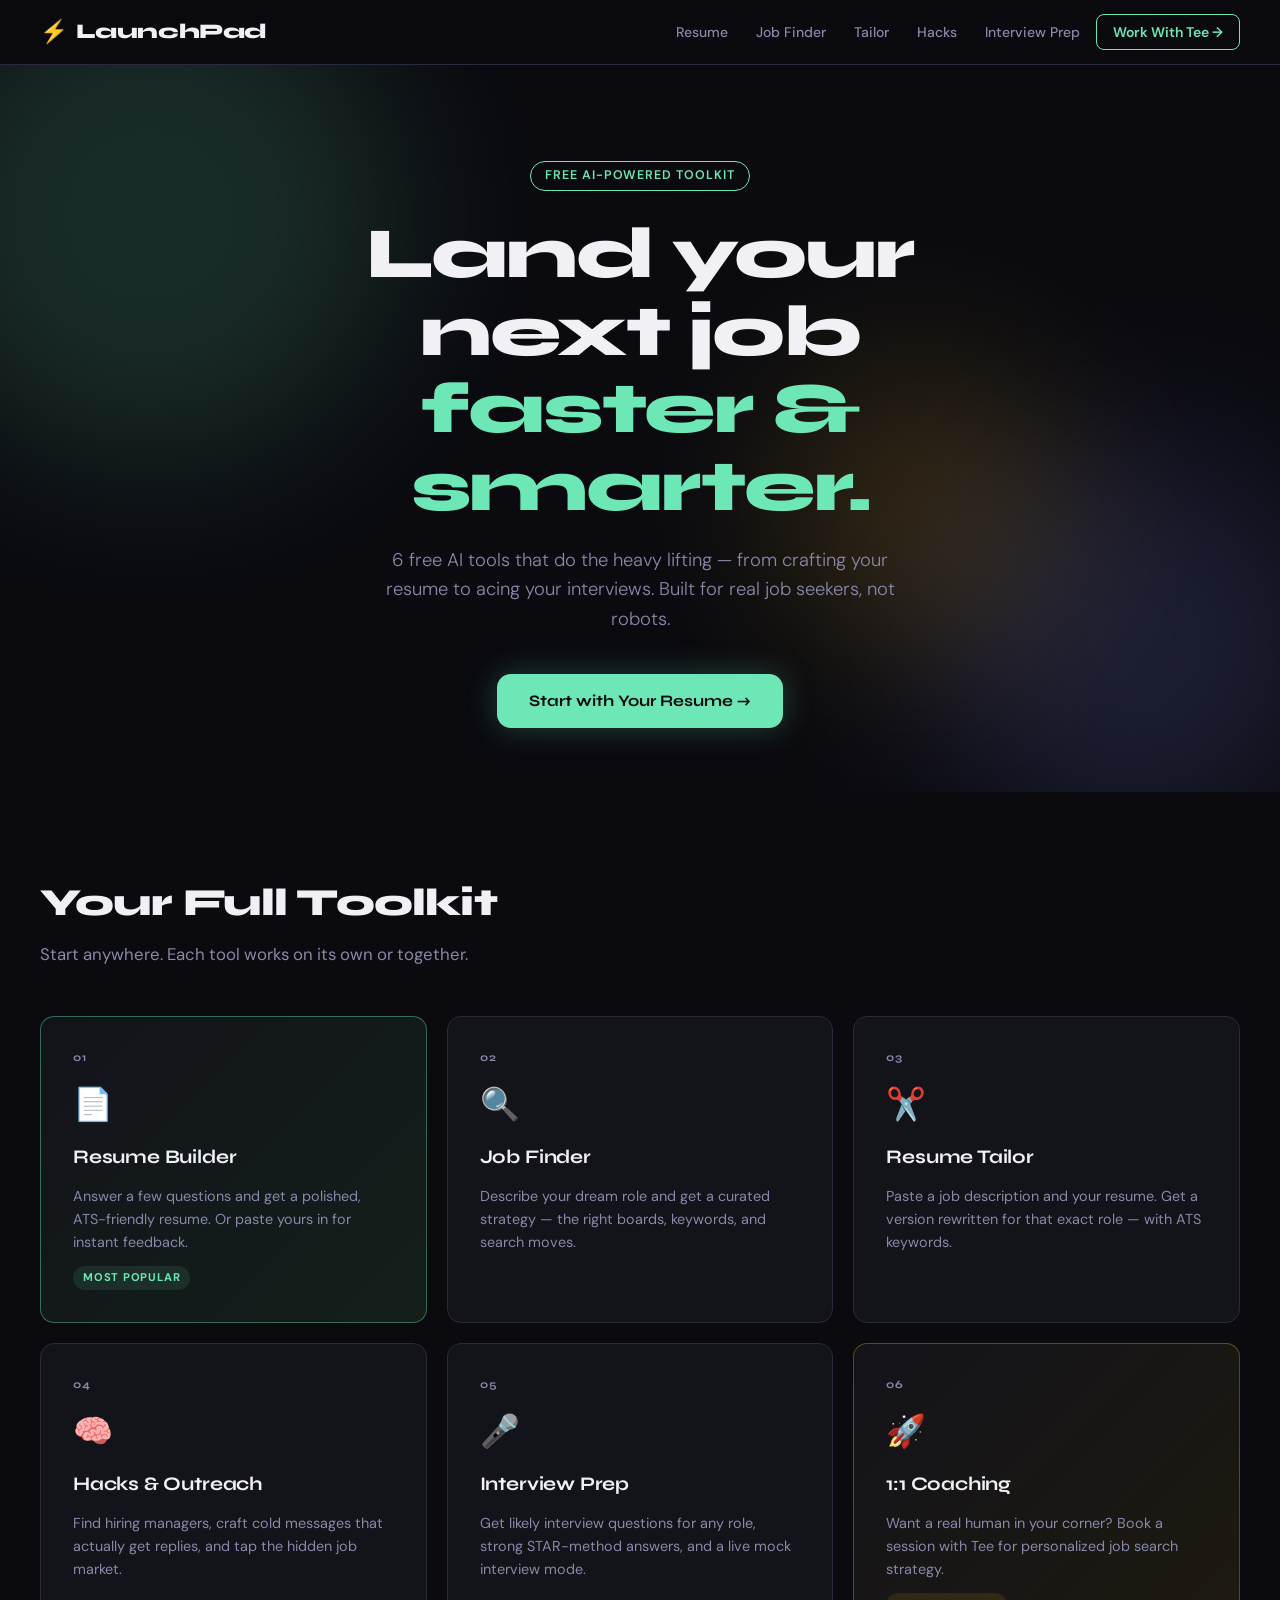
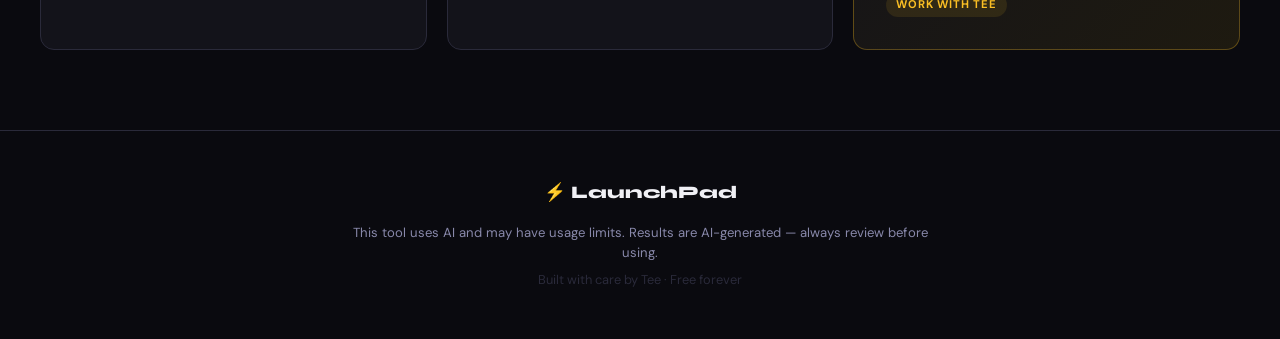
==== index.html @ 960419be "Phase 1: homepage scaffold and shared styles" ====
<!DOCTYPE html>
<html lang="en">
<head>
  <meta charset="UTF-8" />
  <meta name="viewport" content="width=device-width, initial-scale=1.0"/>
  <title>LaunchPad — AI Job Search Toolkit</title>
  <link rel="stylesheet" href="style.css" />
  <link rel="preconnect" href="https://fonts.googleapis.com">
  <link href="https://fonts.googleapis.com/css2?family=Syne:wght@400;600;700;800&family=DM+Sans:wght@300;400;500&display=swap" rel="stylesheet">
</head>
<body>

  <!-- ═══════════════════════════════════════════ HEADER -->
  <header class="site-header">
    <div class="header-inner">
      <div class="logo">
        <span class="logo-icon">⚡</span>
        <span class="logo-text">LaunchPad</span>
      </div>
      <nav class="main-nav">
        <a href="resume-builder.html">Resume</a>
        <a href="job-finder.html">Job Finder</a>
        <a href="tailor.html">Tailor</a>
        <a href="hacks.html">Hacks</a>
        <a href="interview-prep.html">Interview Prep</a>
        <a href="coaching.html" class="nav-cta">Work With Tee →</a>
      </nav>
    </div>
  </header>

  <!-- ═══════════════════════════════════════════ HERO -->
  <section class="hero">
    <div class="hero-inner">
      <div class="hero-badge">Free AI-Powered Toolkit</div>
      <h1 class="hero-title">
        Land your next job<br/>
        <span class="hero-accent">faster & smarter.</span>
      </h1>
      <p class="hero-sub">
        6 free AI tools that do the heavy lifting — from crafting your resume to acing your interviews. Built for real job seekers, not robots.
      </p>
      <a href="resume-builder.html" class="btn-primary">Start with Your Resume →</a>
    </div>
    <div class="hero-graphic">
      <div class="orb orb-1"></div>
      <div class="orb orb-2"></div>
      <div class="orb orb-3"></div>
    </div>
  </section>

  <!-- ═══════════════════════════════════════════ TOOLS GRID -->
  <section class="tools-section">
    <div class="tools-inner">
      <h2 class="section-title">Your Full Toolkit</h2>
      <p class="section-sub">Start anywhere. Each tool works on its own or together.</p>

      <div class="tools-grid">

        <a href="resume-builder.html" class="tool-card tool-card--featured">
          <div class="tool-number">01</div>
          <div class="tool-icon">📄</div>
          <h3>Resume Builder</h3>
          <p>Answer a few questions and get a polished, ATS-friendly resume. Or paste yours in for instant feedback.</p>
          <span class="tool-tag">Most Popular</span>
        </a>

        <a href="job-finder.html" class="tool-card">
          <div class="tool-number">02</div>
          <div class="tool-icon">🔍</div>
          <h3>Job Finder</h3>
          <p>Describe your dream role and get a curated strategy — the right boards, keywords, and search moves.</p>
        </a>

        <a href="tailor.html" class="tool-card">
          <div class="tool-number">03</div>
          <div class="tool-icon">✂️</div>
          <h3>Resume Tailor</h3>
          <p>Paste a job description and your resume. Get a version rewritten for that exact role — with ATS keywords.</p>
        </a>

        <a href="hacks.html" class="tool-card">
          <div class="tool-number">04</div>
          <div class="tool-icon">🧠</div>
          <h3>Hacks & Outreach</h3>
          <p>Find hiring managers, craft cold messages that actually get replies, and tap the hidden job market.</p>
        </a>

        <a href="interview-prep.html" class="tool-card">
          <div class="tool-number">05</div>
          <div class="tool-icon">🎤</div>
          <h3>Interview Prep</h3>
          <p>Get likely interview questions for any role, strong STAR-method answers, and a live mock interview mode.</p>
        </a>

        <a href="coaching.html" class="tool-card tool-card--coaching">
          <div class="tool-number">06</div>
          <div class="tool-icon">🚀</div>
          <h3>1:1 Coaching</h3>
          <p>Want a real human in your corner? Book a session with Tee for personalized job search strategy.</p>
          <span class="tool-tag tool-tag--gold">Work With Tee</span>
        </a>

      </div>
    </div>
  </section>

  <!-- ═══════════════════════════════════════════ FOOTER -->
  <footer class="site-footer">
    <div class="footer-inner">
      <div class="footer-logo">⚡ LaunchPad</div>
      <p class="footer-note">
        This tool uses AI and may have usage limits. Results are AI-generated — always review before using.
      </p>
      <p class="footer-copy">Built with care by Tee · Free forever</p>
    </div>
  </footer>

</body>
</html>
---- style.css ----
/* ═══════════════════════════════════════════════
   LaunchPad — Shared Styles
   All 6 tool pages import this file
   ═══════════════════════════════════════════════ */

/* --- DESIGN TOKENS (change these to rebrand the whole site) --- */
:root {
  --bg:           #0a0a0f;
  --bg-card:      #13131a;
  --bg-card-hover:#1a1a25;
  --border:       #2a2a3a;
  --accent:       #6ee7b7;   /* teal-green — the "spark" color */
  --accent-gold:  #fbbf24;
  --text-primary: #f0f0f5;
  --text-muted:   #8888aa;
  --font-display: 'Syne', sans-serif;
  --font-body:    'DM Sans', sans-serif;
  --radius:       14px;
  --transition:   0.2s ease;
}

/* --- RESET & BASE --- */
*, *::before, *::after { box-sizing: border-box; margin: 0; padding: 0; }

html { scroll-behavior: smooth; }

body {
  background: var(--bg);
  color: var(--text-primary);
  font-family: var(--font-body);
  font-size: 16px;
  line-height: 1.6;
  min-height: 100vh;
  overflow-x: hidden;
}

a { color: inherit; text-decoration: none; }
img { max-width: 100%; }

/* --- HEADER --- */
.site-header {
  position: sticky;
  top: 0;
  z-index: 100;
  background: rgba(10, 10, 15, 0.85);
  backdrop-filter: blur(12px);
  border-bottom: 1px solid var(--border);
  padding: 0 2rem;
}

.header-inner {
  max-width: 1200px;
  margin: 0 auto;
  display: flex;
  align-items: center;
  justify-content: space-between;
  height: 64px;
}

.logo {
  display: flex;
  align-items: center;
  gap: 8px;
  font-family: var(--font-display);
  font-size: 1.3rem;
  font-weight: 800;
  letter-spacing: -0.02em;
}

.logo-icon { font-size: 1.4rem; }

.main-nav {
  display: flex;
  align-items: center;
  gap: 0.25rem;
}

.main-nav a {
  font-size: 0.875rem;
  font-weight: 500;
  color: var(--text-muted);
  padding: 6px 12px;
  border-radius: 8px;
  transition: color var(--transition), background var(--transition);
}

.main-nav a:hover {
  color: var(--text-primary);
  background: var(--bg-card);
}

.nav-cta {
  color: var(--accent) !important;
  border: 1px solid var(--accent) !important;
  padding: 6px 16px !important;
  border-radius: 8px !important;
  font-weight: 600 !important;
}

.nav-cta:hover {
  background: var(--accent) !important;
  color: var(--bg) !important;
}

/* --- HERO --- */
.hero {
  position: relative;
  min-height: 80vh;
  display: flex;
  align-items: center;
  padding: 6rem 2rem 4rem;
  overflow: hidden;
}

.hero-inner {
  max-width: 700px;
  margin: 0 auto;
  text-align: center;
  position: relative;
  z-index: 2;
  animation: fadeUp 0.7s ease both;
}

@keyframes fadeUp {
  from { opacity: 0; transform: translateY(24px); }
  to   { opacity: 1; transform: translateY(0); }
}

.hero-badge {
  display: inline-block;
  font-size: 0.78rem;
  font-weight: 600;
  letter-spacing: 0.08em;
  text-transform: uppercase;
  color: var(--accent);
  border: 1px solid var(--accent);
  padding: 4px 14px;
  border-radius: 100px;
  margin-bottom: 1.5rem;
}

.hero-title {
  font-family: var(--font-display);
  font-size: clamp(2.5rem, 6vw, 4.5rem);
  font-weight: 800;
  line-height: 1.08;
  letter-spacing: -0.03em;
  margin-bottom: 1.25rem;
}

.hero-accent {
  color: var(--accent);
}

.hero-sub {
  font-size: 1.15rem;
  color: var(--text-muted);
  max-width: 540px;
  margin: 0 auto 2.5rem;
  font-weight: 300;
}

.btn-primary {
  display: inline-block;
  background: var(--accent);
  color: var(--bg);
  font-family: var(--font-display);
  font-size: 1rem;
  font-weight: 700;
  padding: 14px 32px;
  border-radius: var(--radius);
  transition: transform var(--transition), box-shadow var(--transition);
  box-shadow: 0 0 32px rgba(110, 231, 183, 0.25);
}

.btn-primary:hover {
  transform: translateY(-2px);
  box-shadow: 0 0 48px rgba(110, 231, 183, 0.4);
}

/* Animated background orbs */
.hero-graphic {
  position: absolute;
  inset: 0;
  z-index: 1;
  pointer-events: none;
}

.orb {
  position: absolute;
  border-radius: 50%;
  filter: blur(80px);
  opacity: 0.15;
  animation: drift 8s ease-in-out infinite alternate;
}

.orb-1 {
  width: 500px; height: 500px;
  background: var(--accent);
  top: -100px; left: -100px;
}

.orb-2 {
  width: 400px; height: 400px;
  background: #818cf8;
  bottom: -50px; right: -50px;
  animation-delay: -3s;
}

.orb-3 {
  width: 300px; height: 300px;
  background: var(--accent-gold);
  top: 40%; left: 60%;
  animation-delay: -5s;
}

@keyframes drift {
  from { transform: translate(0, 0) scale(1); }
  to   { transform: translate(30px, 20px) scale(1.08); }
}

/* --- TOOLS SECTION --- */
.tools-section {
  padding: 5rem 2rem;
}

.tools-inner {
  max-width: 1200px;
  margin: 0 auto;
}

.section-title {
  font-family: var(--font-display);
  font-size: clamp(1.8rem, 3vw, 2.5rem);
  font-weight: 800;
  letter-spacing: -0.02em;
  margin-bottom: 0.5rem;
}

.section-sub {
  color: var(--text-muted);
  margin-bottom: 3rem;
  font-size: 1.05rem;
}

.tools-grid {
  display: grid;
  grid-template-columns: repeat(auto-fill, minmax(320px, 1fr));
  gap: 1.25rem;
}

/* --- TOOL CARD --- */
.tool-card {
  background: var(--bg-card);
  border: 1px solid var(--border);
  border-radius: var(--radius);
  padding: 2rem;
  display: flex;
  flex-direction: column;
  gap: 0.75rem;
  cursor: pointer;
  transition: border-color var(--transition),
              background var(--transition),
              transform var(--transition);
  position: relative;
  overflow: hidden;
}

.tool-card:hover {
  border-color: var(--accent);
  background: var(--bg-card-hover);
  transform: translateY(-3px);
}

.tool-card--featured {
  border-color: rgba(110, 231, 183, 0.4);
  background: linear-gradient(135deg, #13131a 0%, #13201a 100%);
}

.tool-card--coaching {
  border-color: rgba(251, 191, 36, 0.3);
  background: linear-gradient(135deg, #13131a 0%, #1e1a10 100%);
}

.tool-number {
  font-family: var(--font-display);
  font-size: 0.7rem;
  font-weight: 700;
  letter-spacing: 0.1em;
  color: var(--text-muted);
}

.tool-icon { font-size: 2rem; }

.tool-card h3 {
  font-family: var(--font-display);
  font-size: 1.2rem;
  font-weight: 700;
  letter-spacing: -0.01em;
}

.tool-card p {
  font-size: 0.9rem;
  color: var(--text-muted);
  line-height: 1.6;
  flex: 1;
}

.tool-tag {
  display: inline-block;
  font-size: 0.7rem;
  font-weight: 700;
  letter-spacing: 0.07em;
  text-transform: uppercase;
  color: var(--accent);
  background: rgba(110, 231, 183, 0.1);
  padding: 3px 10px;
  border-radius: 100px;
  align-self: flex-start;
}

.tool-tag--gold {
  color: var(--accent-gold);
  background: rgba(251, 191, 36, 0.1);
}

/* --- FOOTER --- */
.site-footer {
  border-top: 1px solid var(--border);
  padding: 3rem 2rem;
  text-align: center;
}

.footer-inner {
  max-width: 600px;
  margin: 0 auto;
}

.footer-logo {
  font-family: var(--font-display);
  font-size: 1.1rem;
  font-weight: 800;
  margin-bottom: 1rem;
}

.footer-note {
  font-size: 0.82rem;
  color: var(--text-muted);
  margin-bottom: 0.5rem;
  line-height: 1.5;
}

.footer-copy {
  font-size: 0.8rem;
  color: var(--border);
}

/* ═══════════════════════════════════════════════
   SHARED TOOL PAGE STYLES
   All 6 tool pages use these classes
   ═══════════════════════════════════════════════ */

.tool-page {
  min-height: 100vh;
  display: flex;
  flex-direction: column;
}

.tool-hero {
  padding: 4rem 2rem 2rem;
  text-align: center;
  border-bottom: 1px solid var(--border);
}

.tool-hero h1 {
  font-family: var(--font-display);
  font-size: clamp(1.8rem, 4vw, 3rem);
  font-weight: 800;
  letter-spacing: -0.02em;
  margin-bottom: 0.5rem;
}

.tool-hero p {
  color: var(--text-muted);
  max-width: 500px;
  margin: 0 auto;
  font-size: 1rem;
}

.tool-body {
  flex: 1;
  padding: 3rem 2rem;
  max-width: 860px;
  margin: 0 auto;
  width: 100%;
}

/* Chat / input panel shared styles */
.chat-panel {
  display: flex;
  flex-direction: column;
  gap: 1rem;
}

.chat-messages {
  background: var(--bg-card);
  border: 1px solid var(--border);
  border-radius: var(--radius);
  padding: 1.5rem;
  min-height: 300px;
  max-height: 480px;
  overflow-y: auto;
  display: flex;
  flex-direction: column;
  gap: 1rem;
}

.message {
  padding: 0.85rem 1.1rem;
  border-radius: 10px;
  font-size: 0.95rem;
  line-height: 1.6;
  max-width: 85%;
  white-space: pre-wrap;
}

.message--ai {
  background: rgba(110, 231, 183, 0.07);
  border: 1px solid rgba(110, 231, 183, 0.15);
  align-self: flex-start;
  color: var(--text-primary);
}

.message--user {
  background: var(--bg-card-hover);
  border: 1px solid var(--border);
  align-self: flex-end;
  color: var(--text-primary);
}

.message--loading {
  color: var(--text-muted);
  font-style: italic;
  align-self: flex-start;
}

.chat-input-row {
  display: flex;
  gap: 0.75rem;
  align-items: flex-end;
}

.chat-input {
  flex: 1;
  background: var(--bg-card);
  border: 1px solid var(--border);
  border-radius: var(--radius);
  padding: 0.9rem 1.1rem;
  color: var(--text-primary);
  font-family: var(--font-body);
  font-size: 0.95rem;
  resize: vertical;
  min-height: 54px;
  transition: border-color var(--transition);
}

.chat-input:focus {
  outline: none;
  border-color: var(--accent);
}

.chat-input::placeholder { color: var(--text-muted); }

.btn-send {
  background: var(--accent);
  color: var(--bg);
  font-family: var(--font-display);
  font-size: 0.95rem;
  font-weight: 700;
  padding: 12px 24px;
  border-radius: var(--radius);
  border: none;
  cursor: pointer;
  transition: transform var(--transition), opacity var(--transition);
  white-space: nowrap;
}

.btn-send:hover { transform: translateY(-1px); }
.btn-send:disabled { opacity: 0.5; cursor: not-allowed; transform: none; }

.btn-secondary {
  background: transparent;
  color: var(--text-muted);
  border: 1px solid var(--border);
  font-family: var(--font-body);
  font-size: 0.9rem;
  padding: 10px 20px;
  border-radius: var(--radius);
  cursor: pointer;
  transition: border-color var(--transition), color var(--transition);
}

.btn-secondary:hover {
  border-color: var(--text-muted);
  color: var(--text-primary);
}

textarea.big-input {
  width: 100%;
  background: var(--bg-card);
  border: 1px solid var(--border);
  border-radius: var(--radius);
  padding: 1rem 1.25rem;
  color: var(--text-primary);
  font-family: var(--font-body);
  font-size: 0.95rem;
  resize: vertical;
  min-height: 160px;
  transition: border-color var(--transition);
}

textarea.big-input:focus {
  outline: none;
  border-color: var(--accent);
}

textarea.big-input::placeholder { color: var(--text-muted); }

.output-box {
  background: var(--bg-card);
  border: 1px solid var(--border);
  border-radius: var(--radius);
  padding: 1.5rem;
  white-space: pre-wrap;
  font-size: 0.92rem;
  line-height: 1.7;
  color: var(--text-primary);
  min-height: 120px;
}

.label {
  font-size: 0.8rem;
  font-weight: 600;
  letter-spacing: 0.06em;
  text-transform: uppercase;
  color: var(--text-muted);
  margin-bottom: 0.5rem;
  display: block;
}

.disclaimer {
  font-size: 0.78rem;
  color: var(--text-muted);
  text-align: center;
  padding: 1rem;
  border-top: 1px solid var(--border);
  margin-top: 2rem;
}

/* --- MOBILE --- */
@media (max-width: 640px) {
  .main-nav a:not(.nav-cta) { display: none; }
  .tools-grid { grid-template-columns: 1fr; }
  .chat-input-row { flex-direction: column; }
  .btn-send { width: 100%; }
  .hero { min-height: 60vh; padding: 4rem 1.25rem 3rem; }
}
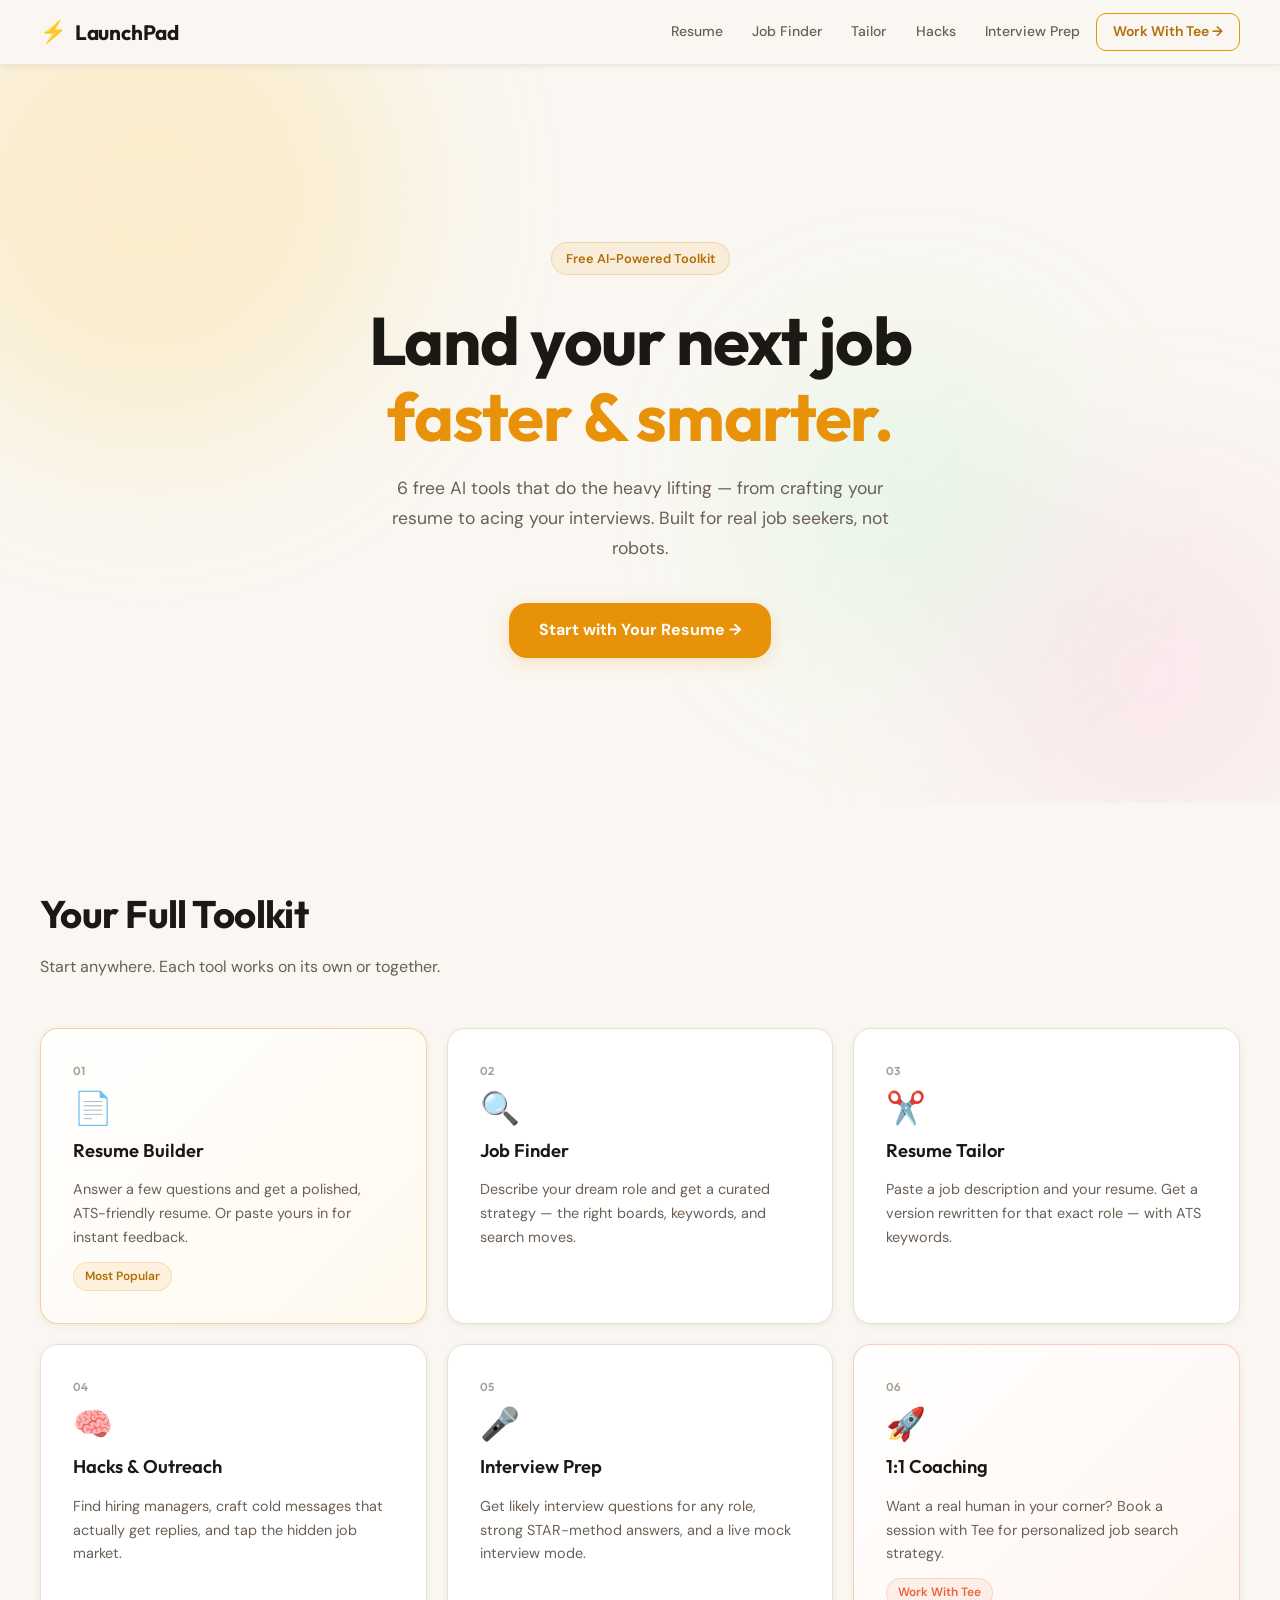
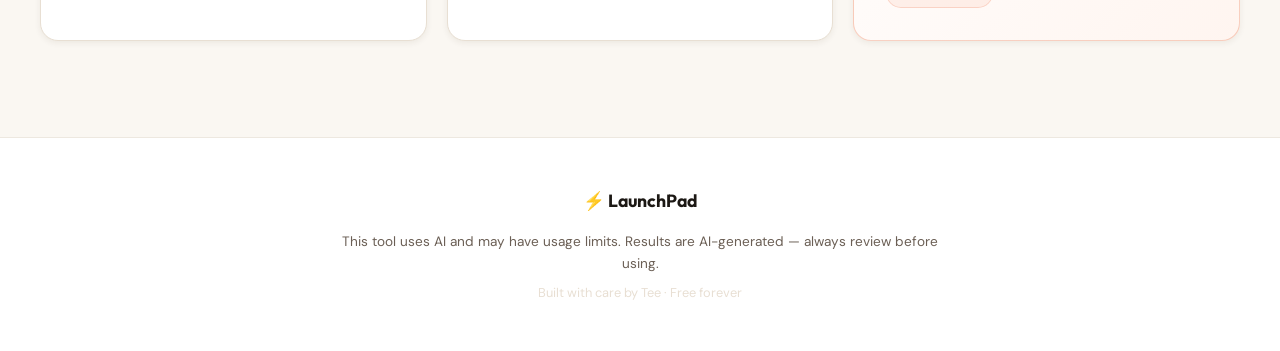
==== commit 0b054ed1: "Visual Updates" ====
--- a/index.html
+++ b/index.html
@@ -6,7 +6,7 @@
   <title>LaunchPad — AI Job Search Toolkit</title>
   <link rel="stylesheet" href="style.css" />
   <link rel="preconnect" href="https://fonts.googleapis.com">
-  <link href="https://fonts.googleapis.com/css2?family=Syne:wght@400;600;700;800&family=DM+Sans:wght@300;400;500&display=swap" rel="stylesheet">
+  <link href="https://fonts.googleapis.com/css2?family=Outfit:wght@400;500;600;700;800&family=DM+Sans:wght@300;400;500&display=swap" rel="stylesheet">
 </head>
 <body>
 
--- a/style.css
+++ b/style.css
@@ -1,26 +1,64 @@
 /* ═══════════════════════════════════════════════
    LaunchPad — Shared Styles
-   All 6 tool pages import this file
+   All tool pages import this file
    ═══════════════════════════════════════════════ */
 
-/* --- DESIGN TOKENS (change these to rebrand the whole site) --- */
+/* --- DESIGN TOKENS --- */
 :root {
-  --bg:           #0a0a0f;
-  --bg-card:      #13131a;
-  --bg-card-hover:#1a1a25;
-  --border:       #2a2a3a;
-  --accent:       #6ee7b7;   /* teal-green — the "spark" color */
-  --accent-gold:  #fbbf24;
-  --text-primary: #f0f0f5;
-  --text-muted:   #8888aa;
-  --font-display: 'Syne', sans-serif;
+  /* Warm light palette — approachable, human */
+  --bg:           #faf7f2;
+  --bg-card:      #ffffff;
+  --bg-card-hover:#fff9f0;
+  --border:       #e8dfd3;
+  --border-soft:  #ede8e0;
+
+  /* Amber accent — warm, energetic */
+  --accent:       #e8920a;        /* decorative use */
+  --accent-text:  #b36d05;        /* text on light bg — WCAG AA */
+  --accent-dim:   rgba(232, 146, 10, 0.1);
+  --accent-glow:  rgba(232, 146, 10, 0.22);
+  --accent-coral: #e8663a;
+
+  /* Text — warm darks, not cold grays */
+  --text-primary: #1c1814;
+  --text-muted:   #6b5f55;        /* 6.5:1 contrast on --bg — WCAG AA */
+
+  /* Typography */
+  --font-display: 'Outfit', sans-serif;
   --font-body:    'DM Sans', sans-serif;
-  --radius:       14px;
-  --transition:   0.2s ease;
-}
+
+  /* Shape & motion */
+  --radius:       18px;
+  --radius-sm:    10px;
+  --radius-pill:  100px;
+  --transition:   0.18s ease;
+  --shadow:       0 4px 20px rgba(60, 40, 20, 0.1);
+  --shadow-md:    0 8px 32px rgba(60, 40, 20, 0.13);
+  --shadow-sm:    0 2px 6px  rgba(60, 40, 20, 0.07);
+}
+
+/* --- SKIP LINK (keyboard accessibility) --- */
+.skip-link {
+  position: absolute;
+  top: -100%;
+  left: 1rem;
+  background: var(--accent);
+  color: #fff;
+  font-weight: 700;
+  padding: 0.6rem 1.2rem;
+  border-radius: var(--radius-sm);
+  text-decoration: none;
+  z-index: 9999;
+  transition: top var(--transition);
+}
+.skip-link:focus { top: 1rem; }
 
 /* --- RESET & BASE --- */
-*, *::before, *::after { box-sizing: border-box; margin: 0; padding: 0; }
+*, *::before, *::after {
+  box-sizing: border-box;
+  margin: 0;
+  padding: 0;
+}
 
 html { scroll-behavior: smooth; }
 
@@ -29,23 +67,48 @@
   color: var(--text-primary);
   font-family: var(--font-body);
   font-size: 16px;
-  line-height: 1.6;
+  line-height: 1.65;
   min-height: 100vh;
   overflow-x: hidden;
 }
 
-a { color: inherit; text-decoration: none; }
+p { max-width: 68ch; }
+
+a {
+  color: inherit;
+  text-decoration: none;
+}
+
+/* Visible focus ring for keyboard users */
+:focus-visible {
+  outline: 2.5px solid var(--accent);
+  outline-offset: 3px;
+  border-radius: var(--radius-sm);
+}
+
 img { max-width: 100%; }
+
+/* Respect reduced-motion preference */
+@media (prefers-reduced-motion: reduce) {
+  *, *::before, *::after {
+    animation-duration: 0.01ms !important;
+    animation-iteration-count: 1 !important;
+    transition-duration: 0.01ms !important;
+    scroll-behavior: auto !important;
+  }
+}
 
 /* --- HEADER --- */
 .site-header {
   position: sticky;
   top: 0;
   z-index: 100;
-  background: rgba(10, 10, 15, 0.85);
-  backdrop-filter: blur(12px);
-  border-bottom: 1px solid var(--border);
+  background: rgba(250, 247, 242, 0.92);
+  backdrop-filter: blur(14px);
+  -webkit-backdrop-filter: blur(14px);
+  border-bottom: 1px solid var(--border-soft);
   padding: 0 2rem;
+  box-shadow: var(--shadow-sm);
 }
 
 .header-inner {
@@ -63,49 +126,54 @@
   gap: 8px;
   font-family: var(--font-display);
   font-size: 1.3rem;
-  font-weight: 800;
-  letter-spacing: -0.02em;
-}
-
-.logo-icon { font-size: 1.4rem; }
+  font-weight: 700;
+  letter-spacing: -0.01em;
+  color: var(--text-primary);
+  text-decoration: none;
+}
+
+.logo-icon { font-size: 1.35rem; }
 
 .main-nav {
   display: flex;
   align-items: center;
-  gap: 0.25rem;
+  gap: 0.2rem;
 }
 
 .main-nav a {
   font-size: 0.875rem;
   font-weight: 500;
   color: var(--text-muted);
-  padding: 6px 12px;
-  border-radius: 8px;
+  padding: 7px 13px;
+  border-radius: var(--radius-sm);
   transition: color var(--transition), background var(--transition);
 }
 
 .main-nav a:hover {
   color: var(--text-primary);
-  background: var(--bg-card);
+  background: var(--border-soft);
 }
 
 .nav-cta {
-  color: var(--accent) !important;
-  border: 1px solid var(--accent) !important;
+  color: var(--accent-text) !important;
+  border: 1.5px solid var(--accent) !important;
   padding: 6px 16px !important;
-  border-radius: 8px !important;
+  border-radius: var(--radius-sm) !important;
   font-weight: 600 !important;
+  transition: color var(--transition),
+              background var(--transition),
+              border-color var(--transition) !important;
 }
 
 .nav-cta:hover {
   background: var(--accent) !important;
-  color: var(--bg) !important;
+  color: #fff !important;
 }
 
 /* --- HERO --- */
 .hero {
   position: relative;
-  min-height: 80vh;
+  min-height: 82vh;
   display: flex;
   align-items: center;
   padding: 6rem 2rem 4rem;
@@ -113,39 +181,41 @@
 }
 
 .hero-inner {
-  max-width: 700px;
+  max-width: 680px;
   margin: 0 auto;
   text-align: center;
   position: relative;
   z-index: 2;
-  animation: fadeUp 0.7s ease both;
+  animation: fadeUp 0.65s cubic-bezier(0.22, 1, 0.36, 1) both;
 }
 
 @keyframes fadeUp {
-  from { opacity: 0; transform: translateY(24px); }
+  from { opacity: 0; transform: translateY(20px); }
   to   { opacity: 1; transform: translateY(0); }
 }
 
 .hero-badge {
-  display: inline-block;
-  font-size: 0.78rem;
+  display: inline-flex;
+  align-items: center;
+  gap: 6px;
+  font-size: 0.8rem;
   font-weight: 600;
-  letter-spacing: 0.08em;
-  text-transform: uppercase;
-  color: var(--accent);
-  border: 1px solid var(--accent);
-  padding: 4px 14px;
-  border-radius: 100px;
-  margin-bottom: 1.5rem;
+  color: var(--accent-text);
+  background: var(--accent-dim);
+  border: 1px solid rgba(232, 146, 10, 0.25);
+  padding: 5px 14px;
+  border-radius: var(--radius-pill);
+  margin-bottom: 1.75rem;
 }
 
 .hero-title {
   font-family: var(--font-display);
-  font-size: clamp(2.5rem, 6vw, 4.5rem);
-  font-weight: 800;
-  line-height: 1.08;
-  letter-spacing: -0.03em;
+  font-size: clamp(2.4rem, 6vw, 4.2rem);
+  font-weight: 700;
+  line-height: 1.12;
+  letter-spacing: -0.02em;
   margin-bottom: 1.25rem;
+  color: var(--text-primary);
 }
 
 .hero-accent {
@@ -153,32 +223,37 @@
 }
 
 .hero-sub {
-  font-size: 1.15rem;
-  color: var(--text-muted);
-  max-width: 540px;
+  font-size: 1.1rem;
+  color: var(--text-muted);
+  max-width: 500px;
   margin: 0 auto 2.5rem;
-  font-weight: 300;
+  line-height: 1.7;
 }
 
 .btn-primary {
-  display: inline-block;
+  display: inline-flex;
+  align-items: center;
+  gap: 6px;
   background: var(--accent);
-  color: var(--bg);
-  font-family: var(--font-display);
+  color: #fff;
+  font-family: var(--font-body);
   font-size: 1rem;
   font-weight: 700;
-  padding: 14px 32px;
+  padding: 14px 30px;
   border-radius: var(--radius);
   transition: transform var(--transition), box-shadow var(--transition);
-  box-shadow: 0 0 32px rgba(110, 231, 183, 0.25);
+  box-shadow: 0 4px 18px var(--accent-glow);
+  border: none;
+  cursor: pointer;
+  text-decoration: none;
 }
 
 .btn-primary:hover {
   transform: translateY(-2px);
-  box-shadow: 0 0 48px rgba(110, 231, 183, 0.4);
-}
-
-/* Animated background orbs */
+  box-shadow: 0 8px 28px var(--accent-glow);
+}
+
+/* Subtle ambient orbs — gentle on light bg */
 .hero-graphic {
   position: absolute;
   inset: 0;
@@ -189,39 +264,39 @@
 .orb {
   position: absolute;
   border-radius: 50%;
-  filter: blur(80px);
-  opacity: 0.15;
-  animation: drift 8s ease-in-out infinite alternate;
+  filter: blur(90px);
+  opacity: 0.18;
+  animation: drift 10s ease-in-out infinite alternate;
 }
 
 .orb-1 {
   width: 500px; height: 500px;
-  background: var(--accent);
-  top: -100px; left: -100px;
+  background: #fbbf24;
+  top: -120px; left: -100px;
 }
 
 .orb-2 {
-  width: 400px; height: 400px;
-  background: #818cf8;
-  bottom: -50px; right: -50px;
+  width: 380px; height: 380px;
+  background: #f9a8d4;
+  bottom: -60px; right: -60px;
   animation-delay: -3s;
 }
 
 .orb-3 {
-  width: 300px; height: 300px;
-  background: var(--accent-gold);
+  width: 280px; height: 280px;
+  background: #86efac;
   top: 40%; left: 60%;
-  animation-delay: -5s;
+  animation-delay: -6s;
 }
 
 @keyframes drift {
   from { transform: translate(0, 0) scale(1); }
-  to   { transform: translate(30px, 20px) scale(1.08); }
+  to   { transform: translate(28px, 18px) scale(1.07); }
 }
 
 /* --- TOOLS SECTION --- */
 .tools-section {
-  padding: 5rem 2rem;
+  padding: 5rem 2rem 6rem;
 }
 
 .tools-inner {
@@ -231,21 +306,23 @@
 
 .section-title {
   font-family: var(--font-display);
-  font-size: clamp(1.8rem, 3vw, 2.5rem);
-  font-weight: 800;
-  letter-spacing: -0.02em;
+  font-size: clamp(1.7rem, 3vw, 2.4rem);
+  font-weight: 700;
+  letter-spacing: -0.015em;
   margin-bottom: 0.5rem;
+  color: var(--text-primary);
 }
 
 .section-sub {
   color: var(--text-muted);
   margin-bottom: 3rem;
-  font-size: 1.05rem;
+  font-size: 1rem;
+  line-height: 1.6;
 }
 
 .tools-grid {
   display: grid;
-  grid-template-columns: repeat(auto-fill, minmax(320px, 1fr));
+  grid-template-columns: repeat(auto-fill, minmax(300px, 1fr));
   gap: 1.25rem;
 }
 
@@ -259,76 +336,84 @@
   flex-direction: column;
   gap: 0.75rem;
   cursor: pointer;
+  text-decoration: none;
+  color: inherit;
   transition: border-color var(--transition),
               background var(--transition),
-              transform var(--transition);
-  position: relative;
-  overflow: hidden;
+              transform var(--transition),
+              box-shadow var(--transition);
+  box-shadow: var(--shadow-sm);
 }
 
 .tool-card:hover {
   border-color: var(--accent);
   background: var(--bg-card-hover);
   transform: translateY(-3px);
+  box-shadow: var(--shadow-md);
 }
 
 .tool-card--featured {
-  border-color: rgba(110, 231, 183, 0.4);
-  background: linear-gradient(135deg, #13131a 0%, #13201a 100%);
+  border-color: rgba(232, 146, 10, 0.4);
+  background: linear-gradient(135deg, #fff 0%, #fff9ee 100%);
 }
 
 .tool-card--coaching {
-  border-color: rgba(251, 191, 36, 0.3);
-  background: linear-gradient(135deg, #13131a 0%, #1e1a10 100%);
+  border-color: rgba(232, 102, 58, 0.3);
+  background: linear-gradient(135deg, #fff 0%, #fff5f0 100%);
 }
 
 .tool-number {
   font-family: var(--font-display);
-  font-size: 0.7rem;
-  font-weight: 700;
-  letter-spacing: 0.1em;
-  color: var(--text-muted);
-}
-
-.tool-icon { font-size: 2rem; }
+  font-size: 0.72rem;
+  font-weight: 600;
+  color: var(--text-muted);
+  opacity: 0.6;
+}
+
+.tool-icon {
+  font-size: 2rem;
+  line-height: 1;
+}
 
 .tool-card h3 {
   font-family: var(--font-display);
-  font-size: 1.2rem;
-  font-weight: 700;
-  letter-spacing: -0.01em;
+  font-size: 1.15rem;
+  font-weight: 600;
+  color: var(--text-primary);
 }
 
 .tool-card p {
   font-size: 0.9rem;
   color: var(--text-muted);
-  line-height: 1.6;
+  line-height: 1.65;
   flex: 1;
 }
 
 .tool-tag {
-  display: inline-block;
-  font-size: 0.7rem;
-  font-weight: 700;
-  letter-spacing: 0.07em;
-  text-transform: uppercase;
-  color: var(--accent);
-  background: rgba(110, 231, 183, 0.1);
-  padding: 3px 10px;
-  border-radius: 100px;
+  display: inline-flex;
+  align-items: center;
+  font-size: 0.75rem;
+  font-weight: 600;
+  color: var(--accent-text);
+  background: var(--accent-dim);
+  padding: 4px 11px;
+  border-radius: var(--radius-pill);
   align-self: flex-start;
+  border: 1px solid rgba(232, 146, 10, 0.2);
 }
 
 .tool-tag--gold {
-  color: var(--accent-gold);
-  background: rgba(251, 191, 36, 0.1);
+  color: var(--accent-coral);
+  background: rgba(232, 102, 58, 0.08);
+  border-color: rgba(232, 102, 58, 0.2);
 }
 
 /* --- FOOTER --- */
 .site-footer {
-  border-top: 1px solid var(--border);
+  border-top: 1px solid var(--border-soft);
   padding: 3rem 2rem;
   text-align: center;
+  background: var(--bg-card);
 }
 
 .footer-inner {
@@ -339,15 +424,16 @@
 .footer-logo {
   font-family: var(--font-display);
   font-size: 1.1rem;
-  font-weight: 800;
+  font-weight: 700;
   margin-bottom: 1rem;
+  color: var(--text-primary);
 }
 
 .footer-note {
-  font-size: 0.82rem;
+  font-size: 0.85rem;
   color: var(--text-muted);
   margin-bottom: 0.5rem;
-  line-height: 1.5;
+  line-height: 1.6;
 }
 
 .footer-copy {
@@ -357,7 +443,6 @@
 
 /* ═══════════════════════════════════════════════
    SHARED TOOL PAGE STYLES
-   All 6 tool pages use these classes
    ═══════════════════════════════════════════════ */
 
 .tool-page {
@@ -367,24 +452,27 @@
 }
 
 .tool-hero {
-  padding: 4rem 2rem 2rem;
+  padding: 4rem 2rem 2.5rem;
   text-align: center;
-  border-bottom: 1px solid var(--border);
+  border-bottom: 1px solid var(--border-soft);
+  background: var(--bg-card);
 }
 
 .tool-hero h1 {
   font-family: var(--font-display);
-  font-size: clamp(1.8rem, 4vw, 3rem);
-  font-weight: 800;
-  letter-spacing: -0.02em;
-  margin-bottom: 0.5rem;
+  font-size: clamp(1.8rem, 4vw, 2.8rem);
+  font-weight: 700;
+  letter-spacing: -0.015em;
+  margin-bottom: 0.6rem;
+  color: var(--text-primary);
 }
 
 .tool-hero p {
   color: var(--text-muted);
-  max-width: 500px;
+  max-width: 480px;
   margin: 0 auto;
   font-size: 1rem;
+  line-height: 1.65;
 }
 
 .tool-body {
@@ -395,7 +483,7 @@
   width: 100%;
 }
 
-/* Chat / input panel shared styles */
+/* --- CHAT / INPUT PANEL --- */
 .chat-panel {
   display: flex;
   flex-direction: column;
@@ -412,149 +500,167 @@
   overflow-y: auto;
   display: flex;
   flex-direction: column;
-  gap: 1rem;
+  gap: 0.875rem;
+  box-shadow: var(--shadow-sm);
+  scrollbar-width: thin;
+  scrollbar-color: var(--border) transparent;
 }
 
 .message {
   padding: 0.85rem 1.1rem;
-  border-radius: 10px;
+  border-radius: 14px;
+  font-size: 0.95rem;
+  line-height: 1.65;
+  max-width: 85%;
+  white-space: pre-wrap;
+}
+
+.message--ai {
+  background: var(--accent-dim);
+  border: 1px solid rgba(232, 146, 10, 0.18);
+  align-self: flex-start;
+  color: var(--text-primary);
+  border-bottom-left-radius: 4px;
+}
+
+.message--user {
+  background: #f0ece6;
+  border: 1px solid var(--border);
+  align-self: flex-end;
+  color: var(--text-primary);
+  border-bottom-right-radius: 4px;
+}
+
+.message--loading {
+  color: var(--text-muted);
+  font-style: italic;
+  align-self: flex-start;
+}
+
+.chat-input-row {
+  display: flex;
+  gap: 0.75rem;
+  align-items: flex-end;
+}
+
+/* --- FORM ELEMENTS --- */
+.chat-input,
+textarea.big-input {
+  background: var(--bg-card);
+  border: 1.5px solid var(--border);
+  border-radius: var(--radius);
+  padding: 0.9rem 1.1rem;
+  color: var(--text-primary);
+  font-family: var(--font-body);
   font-size: 0.95rem;
   line-height: 1.6;
-  max-width: 85%;
-  white-space: pre-wrap;
-}
-
-.message--ai {
-  background: rgba(110, 231, 183, 0.07);
-  border: 1px solid rgba(110, 231, 183, 0.15);
-  align-self: flex-start;
-  color: var(--text-primary);
-}
-
-.message--user {
-  background: var(--bg-card-hover);
-  border: 1px solid var(--border);
-  align-self: flex-end;
-  color: var(--text-primary);
-}
-
-.message--loading {
-  color: var(--text-muted);
-  font-style: italic;
-  align-self: flex-start;
-}
-
-.chat-input-row {
-  display: flex;
-  gap: 0.75rem;
-  align-items: flex-end;
+  transition: border-color var(--transition), box-shadow var(--transition);
+  box-shadow: var(--shadow-sm);
 }
 
 .chat-input {
   flex: 1;
-  background: var(--bg-card);
-  border: 1px solid var(--border);
-  border-radius: var(--radius);
-  padding: 0.9rem 1.1rem;
-  color: var(--text-primary);
-  font-family: var(--font-body);
-  font-size: 0.95rem;
   resize: vertical;
   min-height: 54px;
-  transition: border-color var(--transition);
-}
-
-.chat-input:focus {
+}
+
+textarea.big-input {
+  width: 100%;
+  resize: vertical;
+  min-height: 160px;
+}
+
+.chat-input:focus,
+textarea.big-input:focus {
   outline: none;
   border-color: var(--accent);
-}
-
-.chat-input::placeholder { color: var(--text-muted); }
-
+  box-shadow: 0 0 0 3px var(--accent-dim);
+}
+
+.chat-input::placeholder,
+textarea.big-input::placeholder {
+  color: var(--text-muted);
+  opacity: 0.7;
+}
+
+/* --- BUTTONS --- */
 .btn-send {
   background: var(--accent);
-  color: var(--bg);
-  font-family: var(--font-display);
+  color: #fff;
+  font-family: var(--font-body);
   font-size: 0.95rem;
   font-weight: 700;
   padding: 12px 24px;
   border-radius: var(--radius);
   border: none;
   cursor: pointer;
-  transition: transform var(--transition), opacity var(--transition);
+  transition: transform var(--transition),
+              box-shadow var(--transition),
+              opacity var(--transition);
   white-space: nowrap;
 }
 
-.btn-send:hover { transform: translateY(-1px); }
-.btn-send:disabled { opacity: 0.5; cursor: not-allowed; transform: none; }
+.btn-send:hover:not(:disabled) {
+  transform: translateY(-1px);
+  box-shadow: 0 4px 16px var(--accent-glow);
+}
+
+.btn-send:disabled {
+  opacity: 0.4;
+  cursor: not-allowed;
+  transform: none;
+}
 
 .btn-secondary {
   background: transparent;
   color: var(--text-muted);
-  border: 1px solid var(--border);
+  border: 1.5px solid var(--border);
   font-family: var(--font-body);
   font-size: 0.9rem;
   padding: 10px 20px;
   border-radius: var(--radius);
   cursor: pointer;
-  transition: border-color var(--transition), color var(--transition);
+  transition: border-color var(--transition),
+              color var(--transition),
+              background var(--transition);
 }
 
 .btn-secondary:hover {
   border-color: var(--text-muted);
   color: var(--text-primary);
-}
-
-textarea.big-input {
-  width: 100%;
-  background: var(--bg-card);
-  border: 1px solid var(--border);
-  border-radius: var(--radius);
-  padding: 1rem 1.25rem;
-  color: var(--text-primary);
-  font-family: var(--font-body);
-  font-size: 0.95rem;
-  resize: vertical;
-  min-height: 160px;
-  transition: border-color var(--transition);
-}
-
-textarea.big-input:focus {
-  outline: none;
-  border-color: var(--accent);
-}
-
-textarea.big-input::placeholder { color: var(--text-muted); }
-
+  background: var(--border-soft);
+}
+
+/* --- OUTPUT & LABELS --- */
 .output-box {
   background: var(--bg-card);
   border: 1px solid var(--border);
   border-radius: var(--radius);
   padding: 1.5rem;
   white-space: pre-wrap;
-  font-size: 0.92rem;
-  line-height: 1.7;
+  font-size: 0.93rem;
+  line-height: 1.75;
   color: var(--text-primary);
   min-height: 120px;
+  box-shadow: var(--shadow-sm);
 }
 
 .label {
+  font-size: 0.85rem;
+  font-weight: 600;
+  color: var(--text-muted);
+  margin-bottom: 0.4rem;
+  display: block;
+}
+
+.disclaimer {
   font-size: 0.8rem;
-  font-weight: 600;
-  letter-spacing: 0.06em;
-  text-transform: uppercase;
-  color: var(--text-muted);
-  margin-bottom: 0.5rem;
-  display: block;
-}
-
-.disclaimer {
-  font-size: 0.78rem;
   color: var(--text-muted);
   text-align: center;
   padding: 1rem;
-  border-top: 1px solid var(--border);
+  border-top: 1px solid var(--border-soft);
   margin-top: 2rem;
+  line-height: 1.6;
 }
 
 /* --- MOBILE --- */
@@ -564,4 +670,14 @@
   .chat-input-row { flex-direction: column; }
   .btn-send { width: 100%; }
   .hero { min-height: 60vh; padding: 4rem 1.25rem 3rem; }
-}+  .tool-body { padding: 2rem 1.25rem; }
+}
+
+/* --- HIGH CONTRAST MODE --- */
+@media (prefers-contrast: more) {
+  :root {
+    --border: #a09080;
+    --text-muted: #4a3f36;
+    --accent-text: #7a4800;
+  }
+}
